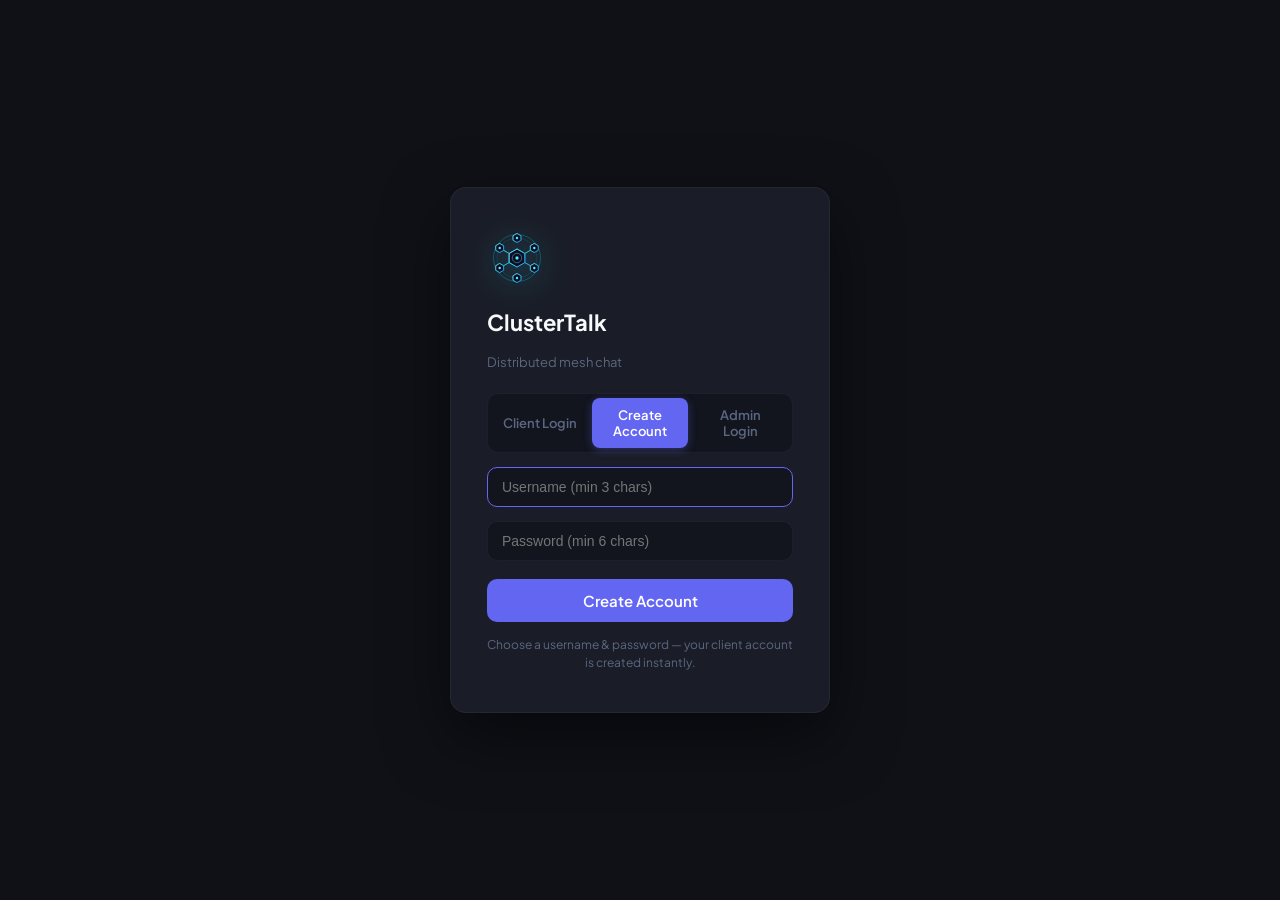
==== frontend/admin.html @ 4b09af3f "Sahi commit message yahan likhein" ====
<!DOCTYPE html>
<html lang="en" data-theme="dark">
<head>
<meta charset="UTF-8">
<meta name="viewport" content="width=device-width, initial-scale=1.0">
<title>ClusterTalk · Admin</title>
<link rel="preconnect" href="https://fonts.googleapis.com">
<link rel="preconnect" href="https://fonts.gstatic.com" crossorigin>
<link href="https://fonts.googleapis.com/css2?family=Plus+Jakarta+Sans:wght@400;500;600;700;800&family=JetBrains+Mono:wght@400;500;600;700&display=swap" rel="stylesheet">
<style>
  :root{
    --bg:#0B1020; --surface:#141B2D; --surface-2:#1A2338; --surface-3:#202A42;
    --border:rgba(148,163,184,.14); --border-strong:rgba(148,163,184,.24);
    --accent:#6366F1; --accent-soft:rgba(99,102,241,.16);
    --success:#22C55E; --success-soft:rgba(34,197,94,.15);
    --danger:#EF4444; --danger-soft:rgba(239,68,68,.15);
    --warning:#F59E0B; --warning-soft:rgba(245,158,11,.15);
    --text:#F8FAFC; --text-2:#94A3B8; --text-3:#5B6780;
    --mono:'JetBrains Mono',ui-monospace,monospace;
    --ui:'Plus Jakarta Sans','Inter',system-ui,sans-serif;
  }
  *{box-sizing:border-box;margin:0;padding:0}
  body{
    font-family:var(--ui); color:var(--text); min-height:100vh;
    background:
      radial-gradient(1200px 600px at 15% -10%, rgba(99,102,241,.12), transparent 60%),
      radial-gradient(1000px 500px at 100% 0%, rgba(34,197,94,.07), transparent 55%),
      var(--bg);
  }
  a{color:inherit}
  .wrap{max-width:1200px; margin:0 auto; padding:22px 24px 60px}

  /* ── top bar ── */
  .topbar{display:flex; align-items:center; gap:14px; margin-bottom:24px; flex-wrap:wrap}
  .logo{width:46px;height:46px;display:grid;place-items:center}
  .logo img{width:100%;height:100%;object-fit:contain;filter:drop-shadow(0 4px 14px rgba(34,211,238,.35))}
  .title h1{font-size:19px; font-weight:800; letter-spacing:-.02em}
  .title p{font-size:12px; color:var(--text-3); font-family:var(--mono)}
  .spacer{flex:1}
  .api-pill{display:inline-flex;align-items:center;gap:8px;padding:7px 14px;border-radius:999px;
    font-size:12.5px;font-weight:600;border:1px solid var(--border);background:var(--surface)}
  .dot{width:8px;height:8px;border-radius:50%;background:var(--text-3)}
  .dot.ok{background:var(--success);box-shadow:0 0 0 4px var(--success-soft);animation:pulse 2s infinite}
  .dot.bad{background:var(--danger);box-shadow:0 0 0 4px var(--danger-soft)}
  @keyframes pulse{0%,100%{opacity:1}50%{opacity:.45}}
  .btn{font-family:var(--ui);font-size:13px;font-weight:600;padding:9px 16px;border-radius:10px;
    border:1px solid var(--border);background:var(--surface);color:var(--text);cursor:pointer;
    transition:all .15s;text-decoration:none;display:inline-flex;align-items:center;gap:6px}
  .btn:hover{border-color:var(--border-strong);background:var(--surface-2)}
  .btn-primary{background:var(--accent);border-color:var(--accent);color:#fff}
  .btn-primary:hover{background:#7477F5}
  .btn:disabled{opacity:.5;cursor:not-allowed}

  /* ── KPI cards ── */
  .kpis{display:grid;grid-template-columns:repeat(auto-fit,minmax(170px,1fr));gap:14px;margin-bottom:22px}
  .kpi{background:var(--surface);border:1px solid var(--border);border-radius:16px;padding:16px 18px;
    position:relative;overflow:hidden}
  .kpi .label{font-size:11.5px;text-transform:uppercase;letter-spacing:.06em;color:var(--text-3);font-weight:600}
  .kpi .value{font-family:var(--mono);font-size:30px;font-weight:700;margin-top:8px;line-height:1}
  .kpi .sub{font-size:12px;color:var(--text-2);margin-top:6px}
  .kpi .value.green{color:var(--success)} .kpi .value.accent{color:#a5b4fc}

  /* ── layout ── */
  .grid{display:grid;grid-template-columns:1.55fr 1fr;gap:18px}
  @media(max-width:900px){.grid{grid-template-columns:1fr}}
  .panel{background:var(--surface);border:1px solid var(--border);border-radius:18px;padding:20px 22px;margin-bottom:18px}
  .panel h2{font-size:14px;font-weight:700;letter-spacing:.01em;margin-bottom:4px;display:flex;align-items:center;gap:8px}
  .panel .hint{font-size:12px;color:var(--text-3);margin-bottom:16px}

  /* ── server cards ── */
  .server{border:1px solid var(--border);border-radius:14px;padding:14px 16px;margin-bottom:12px;
    background:var(--surface-2);transition:border-color .2s}
  .server.down{opacity:.75;border-color:var(--danger-soft)}
  .server-top{display:flex;align-items:center;gap:10px;margin-bottom:12px;flex-wrap:wrap}
  .server-addr{font-family:var(--mono);font-size:14px;font-weight:600}
  .badge{font-size:10.5px;font-weight:700;text-transform:uppercase;letter-spacing:.05em;
    padding:3px 9px;border-radius:999px}
  .badge.up{background:var(--success-soft);color:#4ade80}
  .badge.dn{background:var(--danger-soft);color:#f87171}
  .badge.tag{background:var(--surface-3);color:var(--text-2)}
  .badge.self{background:var(--accent-soft);color:#a5b4fc}
  .badge.pause{background:var(--warning-soft);color:#fbbf24}
  .server.off{opacity:.7;border-color:var(--warning-soft)}
  /* control buttons on a server card */
  .mini{font-family:var(--ui);font-size:11.5px;font-weight:600;padding:5px 11px;border-radius:8px;
    border:1px solid var(--border);background:var(--surface-3);color:var(--text-2);cursor:pointer;transition:all .15s}
  .mini:hover{border-color:var(--border-strong);color:var(--text)}
  .mini.down:hover{border-color:var(--warning);color:#fbbf24}
  .mini.up:hover{border-color:var(--success);color:#4ade80}
  .mini.rm:hover{border-color:var(--danger);color:#f87171}
  .btn-add{margin-left:auto;font-family:var(--ui);font-size:12px;font-weight:600;padding:6px 13px;border-radius:9px;
    border:1px solid var(--accent);background:var(--accent-soft);color:#a5b4fc;cursor:pointer;transition:all .15s}
  .btn-add:hover{background:var(--accent);color:#fff}
  .btn-add:disabled{opacity:.5;cursor:not-allowed}
  .toast{position:fixed;bottom:22px;left:50%;transform:translateX(-50%);background:var(--surface-3);
    border:1px solid var(--border-strong);border-radius:12px;padding:12px 20px;font-size:13px;font-weight:600;
    box-shadow:0 12px 40px rgba(0,0,0,.5);opacity:0;transition:opacity .25s,transform .25s;pointer-events:none;z-index:50}
  .toast.show{opacity:1;transform:translateX(-50%) translateY(-4px)}
  .server-stats{display:flex;gap:22px;flex-wrap:wrap}
  .server-stats .s{font-size:12px;color:var(--text-3)}
  .server-stats .s b{display:block;font-family:var(--mono);font-size:19px;font-weight:700;color:var(--text);margin-top:2px}
  .server-stats .s .sub{font-size:11px;color:var(--text-3);margin-top:2px;font-family:var(--mono)}

  /* ── distribution bars ── */
  .bar-row{display:flex;align-items:center;gap:12px;margin:11px 0}
  .bar-label{width:120px;flex-shrink:0;font-family:var(--mono);font-size:12px;color:var(--text-2);
    white-space:nowrap;overflow:hidden;text-overflow:ellipsis}
  .bar-track{flex:1;height:22px;background:var(--surface-3);border-radius:8px;overflow:hidden;position:relative}
  .bar-fill{height:100%;border-radius:8px;background:linear-gradient(90deg,#6366F1,#818CF8);
    transition:width .6s cubic-bezier(.16,1,.3,1);min-width:2px}
  .bar-fill.down{background:linear-gradient(90deg,#64748b,#475569)}
  .bar-val{width:64px;text-align:right;font-family:var(--mono);font-size:13px;font-weight:600}
  .bar-pct{font-size:11px;color:var(--text-3);font-family:var(--mono)}

  /* ── simulate ── */
  .sim-row{display:flex;gap:10px;flex-wrap:wrap;align-items:center;margin-bottom:14px}
  input[type=number]{font-family:var(--mono);font-size:14px;padding:9px 12px;width:110px;
    background:var(--bg);border:1px solid var(--border);border-radius:10px;color:var(--text);outline:none}
  input[type=number]:focus{border-color:var(--accent)}
  .quick{display:flex;gap:8px;flex-wrap:wrap}
  .chip{font-size:12px;padding:6px 12px;border-radius:999px;border:1px solid var(--border);
    background:var(--surface-2);cursor:pointer;font-family:var(--mono)}
  .chip:hover{border-color:var(--accent);color:#a5b4fc}
  .sim-result{font-size:12.5px;color:var(--text-2);margin-top:10px;min-height:18px;line-height:1.5}

  /* ── how-it-works ── */
  .how li{list-style:none;display:flex;gap:11px;padding:9px 0;font-size:13px;color:var(--text-2);
    line-height:1.5;border-bottom:1px solid var(--border-subtle,rgba(148,163,184,.06))}
  .how li:last-child{border-bottom:none}
  .how .num{width:22px;height:22px;flex-shrink:0;border-radius:7px;background:var(--accent-soft);
    color:#a5b4fc;font-size:11px;font-weight:700;display:grid;place-items:center;font-family:var(--mono)}
  .how b{color:var(--text)}
  /* mesh topology */
  .mesh-topology{position:relative;height:190px;margin-top:10px;border:1px solid var(--border);border-radius:12px;background:var(--surface-2);overflow:hidden}
  .mesh-topology svg{width:100%;height:100%;overflow:visible}
  .mesh-link{stroke:var(--success);stroke-width:2;opacity:.75;transition:stroke .35s ease,stroke-dasharray .35s ease,opacity .35s ease}
  .mesh-link.degraded{stroke:var(--danger);stroke-dasharray:6 5;opacity:.8}
  .mesh-node circle{fill:var(--surface);stroke:var(--text-3);stroke-width:2.5;transition:fill .35s ease,stroke .35s ease,filter .35s ease}
  .mesh-node.up circle{fill:var(--success-soft);stroke:var(--success);filter:drop-shadow(0 0 5px rgba(34,197,94,.45))}
  .mesh-node.down circle{fill:var(--danger-soft);stroke:var(--danger);filter:drop-shadow(0 0 5px rgba(239,68,68,.35))}
  .mesh-node.recovering circle{fill:var(--warning-soft);stroke:var(--warning);filter:drop-shadow(0 0 5px rgba(245,158,11,.35))}
  .mesh-node text{font-family:var(--ui);fill:var(--text);font-size:11px;font-weight:700;text-anchor:middle;pointer-events:none}.mesh-node .mesh-address{fill:var(--text-3);font-family:var(--mono);font-size:8px;font-weight:500}
  .mesh-badge{font-family:var(--mono);font-size:8px;font-weight:700;letter-spacing:.06em;text-anchor:middle}.mesh-badge.down{fill:#f87171}.mesh-badge.recovering{fill:#fbbf24}
  .mesh-offline{position:absolute;inset:0;display:grid;place-content:center;text-align:center;background:rgba(11,16,32,.72);font-size:13px;font-weight:700;line-height:1.65;z-index:2}.mesh-offline span{font-size:11px;font-weight:500;color:var(--text-2)}
  .mesh-legend{display:flex;gap:10px;flex-wrap:wrap;margin-top:12px;font-size:10px;font-weight:700;color:var(--text-2);font-family:var(--mono)}.mesh-legend i{width:8px;height:8px;border-radius:50%;display:inline-block;margin-right:4px}.mesh-legend .up{background:var(--success)}.mesh-legend .down{background:var(--danger)}.mesh-legend .recovering{background:var(--warning)}.mesh-legend .unknown{background:var(--text-3)}
  .mesh-client-dot{position:absolute;z-index:3;width:8px;height:8px;border-radius:50%;background:#a5b4fc;box-shadow:0 0 8px #818cf8;left:calc(var(--from-x) * 1%);top:calc(var(--from-y) * 1%);animation:mesh-migrate 1.25s cubic-bezier(.16,1,.3,1) forwards;pointer-events:none}
  @keyframes mesh-migrate{0%{transform:translate(-50%,-50%) scale(.65);opacity:0}15%{opacity:1}75%{opacity:1}100%{left:calc(var(--to-x) * 1%);top:calc(var(--to-y) * 1%);transform:translate(-50%,-50%) scale(1);opacity:0}}
  .mesh-empty{height:100%;display:grid;place-items:center;color:var(--text-3);font-size:13px}
  code{font-family:var(--mono);font-size:12px;background:var(--surface-3);padding:1px 6px;border-radius:5px;color:#c7d2fe}

  /* ── flow diagram ── */
  .flow{display:flex;align-items:center;justify-content:center;gap:8px;flex-wrap:wrap;
    padding:14px;background:var(--surface-2);border-radius:12px;margin-top:4px}
  .node{font-family:var(--mono);font-size:11.5px;padding:8px 12px;border-radius:9px;
    border:1px solid var(--border);background:var(--bg);white-space:nowrap}
  .node.lb{border-color:var(--accent);color:#a5b4fc;box-shadow:0 0 0 3px var(--accent-soft)}
  .arrow{color:var(--text-3);font-size:15px}
  .empty{color:var(--text-3);font-size:13px;text-align:center;padding:24px 0}
  .flash{animation:flash .8s ease}
  @keyframes flash{0%{background:var(--accent-soft)}100%{background:var(--surface-2)}}
</style>
</head>
<body>
<div class="wrap">

  <div class="topbar">
    <div class="logo"><img src="logo.png" onerror="this.onerror=null;this.src='logo.svg'" alt="ClusterTalk" /></div>
    <div class="title">
      <h1>ClusterTalk — Admin</h1>
      <p id="lbListen">Load Balancer · —</p>
    </div>
    <div class="spacer"></div>
    <span class="api-pill"><span class="dot" id="apiDot"></span><span id="apiText">connecting…</span></span>
  </div>

  <!-- KPI row -->
  <div class="kpis">
    <div class="kpi"><div class="label">Active Servers</div><div class="value green" id="kServers">—</div><div class="sub" id="kServersSub">healthy / total</div></div>
    <div class="kpi"><div class="label">Requests Routed</div><div class="value accent" id="kRequests">—</div><div class="sub">since LB start</div></div>
    <div class="kpi"><div class="label">Connected Clients</div><div class="value accent" id="kClients">—</div><div class="sub">sticky to a server</div></div>
    <div class="kpi"><div class="label">Uptime</div><div class="value" id="kUptime">—</div><div class="sub" id="kRedis">redis: —</div></div>
  </div>

  <div class="grid">
    <!-- LEFT -->
    <div>
      <div class="panel">
        <h2>🖥️ Backend Servers <button class="btn-add" id="addServerBtn">＋ Add Server</button></h2>
        <div class="hint">Every chat node the load balancer can route to. <b>Take one down</b> and watch traffic shift to the rest — that's failover.</div>
        <div id="serverList"><div class="empty">Loading…</div></div>
      </div>

      <div class="panel">
        <h2>👥 Connected Clients <span style="font-size:11px;font-weight:600;color:var(--text-3);font-family:var(--mono)">sticky sessions</span></h2>
        <div class="hint">Each logged-in client <b>sticks</b> to a server. Take a server down → its clients <b>fail over</b> to the others (evenly). Bring it back → they <b>return home</b>.</div>
        <div id="clientDist"><div class="empty">No logged-in clients yet. Real client connections will appear here automatically.</div></div>
      </div>
    </div>

    <!-- RIGHT -->
    <div>

      <div class="panel">
        <h2>⚙️ How the Load Balancer works</h2>
        <div id="meshTopology" class="mesh-topology" aria-live="polite"><div class="mesh-empty">Loading mesh...</div></div>
        <div class="mesh-legend" aria-label="Server status legend"><span><i class="up"></i>UP</span><span><i class="down"></i>DOWN</span><span><i class="recovering"></i>RECOVERING</span><span><i class="unknown"></i>UNKNOWN</span></div>
        <ul class="how" hidden>
          <li><span class="num">1</span><span><b>Round-robin:</b> new clients are spread <b>evenly</b> across all healthy servers, so no single one overloads.</span></li>
          <li><span class="num">2</span><span><b>Sticky:</b> each client stays pinned to <b>its own server</b>, so its session &amp; history stay in one place.</span></li>
          <li><span class="num">3</span><span><b>Failover:</b> if a server goes <span class="badge dn">DOWN</span>, its clients are moved to the healthy ones — <b>nobody is dropped</b>.</span></li>
          <li><span class="num">4</span><span><b>Failback:</b> when that server comes back, <b>its own clients return to it</b> automatically.</span></li>
          <li><span class="num">5</span><span><b>Auto-scale:</b> nodes <b>register / deregister</b> live and are health-checked every few seconds — the pool adjusts instantly.</span></li>
        </ul>
      </div>
    </div>
  </div>
</div>
<div class="toast" id="toast"></div>

<script>
'use strict';
if (localStorage.getItem('ct_role') !== 'admin') {
  location.replace('index.html');
}

const ADMIN_API = `${location.protocol}//${location.hostname}:9200`;
const COLORS = ['#6366F1','#22C55E','#F59E0B','#EC4899','#0EA5E9','#8B5CF6'];

const $ = (id) => document.getElementById(id);
let lastTotals = {};    // for flash-on-change (requests)
let lastClients = {};   // for flash-on-change (clients)
let meshPrevious = new Map();

function meshState(status){
  return status === 'up' ? 'up' : status === 'recovering' ? 'recovering' : status === 'paused' || status === 'down' ? 'down' : 'unknown';
}
function meshPosition(index, total){
  if(total === 1) return {x:150,y:105,pX:50,pY:48};
  if(total === 2) return [{x:85,y:115,pX:28,pY:52},{x:215,y:115,pX:72,pY:52}][index];
  const positions = [{x:150,y:42,pX:50,pY:19},{x:62,y:165,pX:21,pY:75},{x:238,y:165,pX:79,pY:75}];
  return positions[index] || {x:150 + 92*Math.cos((index-3)*Math.PI*2/Math.max(1,total-3)),y:108 + 75*Math.sin((index-3)*Math.PI*2/Math.max(1,total-3)),pX:50,pY:50};
}
function renderMesh(servers){
  const host = $('meshTopology'); if(!host) return;
  if(!servers.length){ host.innerHTML = '<div class="mesh-empty">No servers registered.</div>'; meshPrevious = new Map(); return; }
  const points = servers.map((_, i) => meshPosition(i, servers.length));
  const states = servers.map(s => meshState(s.status));
  let links = '';
  servers.forEach((server, i) => servers.slice(i + 1).forEach((other, offset) => {
    const j = i + offset + 1, degraded = states[i] !== 'up' || states[j] !== 'up';
    links += `<line class="mesh-link ${degraded ? 'degraded' : ''}" x1="${points[i].x}" y1="${points[i].y}" x2="${points[j].x}" y2="${points[j].y}"/>`;
  }));
  const nodes = servers.map((server, i) => {
    const state = states[i], point = points[i], address = server.address.length > 17 ? server.address.slice(0,16) + '...' : server.address;
    const badge = state === 'down' ? '<text class="mesh-badge down" x="0" y="38">DOWN</text>' : state === 'recovering' ? '<text class="mesh-badge recovering" x="0" y="38">RECOVERING</text>' : '';
    return `<g class="mesh-node ${state}" transform="translate(${point.x} ${point.y})"><title>${server.address}: ${state}</title><circle r="29"/><text y="-3">Node ${i + 1}</text><text class="mesh-address" y="12">${address}</text>${badge}</g>`;
  }).join('');
  const allDown = states.every(state => state === 'down');
  host.innerHTML = `<svg viewBox="0 0 300 220" role="img" aria-label="Live mesh topology">${links}${nodes}</svg>${allDown ? '<div class="mesh-offline">⚠ Mesh Offline<br><span>No active servers available.</span></div>' : ''}`;

  const current = new Map(servers.map((server, i) => [server.address, {clients:server.clients, status:server.status, point:points[i]}]));
  const statusChanged = servers.some(server => meshPrevious.has(server.address) && meshPrevious.get(server.address).status !== server.status);
  if(statusChanged){
    const sources = servers.filter(server => meshPrevious.has(server.address) && meshPrevious.get(server.address).clients > server.clients);
    const targets = servers.filter(server => meshPrevious.has(server.address) && meshPrevious.get(server.address).clients < server.clients && meshState(server.status) === 'up');
    sources.forEach(source => targets.forEach((target, targetIndex) => {
      const from = meshPrevious.get(source.address).point, to = current.get(target.address).point;
      const dot = document.createElement('span'); dot.className = 'mesh-client-dot';
      dot.style.setProperty('--from-x', from.pX); dot.style.setProperty('--from-y', from.pY);
      dot.style.setProperty('--to-x', to.pX); dot.style.setProperty('--to-y', to.pY);
      dot.style.animationDelay = `${targetIndex * 110}ms`; host.appendChild(dot);
      dot.addEventListener('animationend', () => dot.remove());
    }));
  }
  meshPrevious = current;
}

function setApi(ok){
  $('apiDot').className = 'dot ' + (ok ? 'ok' : 'bad');
  $('apiText').textContent = ok ? 'API connected' : 'API unreachable (:9200)';
}
function fmtUptime(s){
  s = Math.floor(s);
  const h = Math.floor(s/3600), m = Math.floor((s%3600)/60), ss = s%60;
  if (h) return `${h}h ${m}m`;
  if (m) return `${m}m ${ss}s`;
  return `${ss}s`;
}

function render(d){
  setApi(true);
  $('lbListen').textContent = `Load Balancer · ${d.listen}`;
  $('kServers').textContent = d.healthy_count;
  $('kServersSub').textContent = `${d.healthy_count} healthy / ${d.server_count} total`;
  $('kServers').className = 'value ' + (d.healthy_count === d.server_count ? 'green' : (d.healthy_count ? 'accent' : ''));
  $('kRequests').textContent = d.total_requests.toLocaleString();
  $('kClients').textContent = d.client_total;
  $('kUptime').textContent = fmtUptime(d.uptime_seconds);
  $('kRedis').textContent = 'redis: ' + (d.redis ? 'connected' : 'in-memory');

  // server cards
  const sl = $('serverList');
  if (!d.servers.length){ sl.innerHTML = '<div class="empty">No servers registered.</div>'; }
  else {
    sl.innerHTML = d.servers.map(s => {
      const st = s.status;   // 'up' | 'paused' | 'down'
      const badge = st==='up' ? '<span class="badge up">● Live</span>'
        : st==='paused' ? '<span class="badge pause">❚❚ Paused</span>'
        : '<span class="badge dn">● Down</span>';
      let toggle = '';
      if (st==='paused')   toggle = `<button class="mini up"   data-act="up"     data-addr="${s.address}">▲ Bring up</button>`;
      else if (st==='up')  toggle = `<button class="mini down" data-act="down"   data-addr="${s.address}">❚❚ Take down</button>`;
      const rm = s.removable ? `<button class="mini rm" data-act="remove" data-addr="${s.address}">✕ Remove</button>` : '';
      const col = st==='up'?'var(--success)':st==='paused'?'var(--warning)':'var(--danger)';
      return `
      <div class="server ${st!=='up'?'off':''}">
        <div class="server-top">
          <span class="server-addr">${s.address}</span>
          ${badge}
          <span class="badge tag">${s.dynamic?'dynamic':'static'}</span>
          <div style="flex:1"></div>
          ${toggle}${rm}
        </div>
        <div class="server-stats">
          <div class="s">Audience now<b>${s.clients.toLocaleString()}</b><span class="sub">currently routed</span></div>
          <div class="s">Sticky home<b>${s.clients_home}</b><span class="sub">owning clients</span></div>
          <div class="s">Status<b style="color:${col}">${st.toUpperCase()}</b></div>
        </div>
      </div>`;
    }).join('');
  }
  renderMesh(d.servers);
  // enable/disable the Add Server button based on LB capability
  $('addServerBtn').disabled = !d.can_add_servers;
  $('addServerBtn').title = d.can_add_servers ? '' : 'LB started without a registration port';

  // ── connected clients per server (sticky + failover/failback) ──
  const cl = $('clientDist');
  if (d.client_total === 0){
    cl.innerHTML = '<div class="empty">No logged-in clients yet. Real client connections will appear here automatically.</div>';
  } else {
    const maxc = Math.max(1, ...d.servers.map(s => s.clients));
    cl.innerHTML = d.servers.map((s,i) => {
      const pct = d.client_total ? Math.round(s.clients / d.client_total * 100) : 0;
      const w = Math.round(s.clients / maxc * 100);
      const changed = lastClients[s.address] !== undefined && lastClients[s.address] !== s.clients;
      const dn = s.status !== 'up';
      return `
      <div class="bar-row">
        <span class="bar-label" title="${s.address}">${s.address}${dn?' · paused':''}</span>
        <div class="bar-track ${changed?'flash':''}">
          <div class="bar-fill ${dn?'down':''}" style="width:${w}%;${dn?'':`background:linear-gradient(90deg,${COLORS[i%COLORS.length]},${COLORS[i%COLORS.length]}bb)`}"></div>
        </div>
        <span class="bar-val">${s.clients}</span>
        <span class="bar-pct">${pct}%</span>
      </div>`;
    }).join('');
  }
  lastClients = Object.fromEntries(d.servers.map(s => [s.address, s.clients]));
}

async function fetchStats(){
  try{
    const r = await fetch(`${ADMIN_API}/api/stats`, {cache:'no-store'});
    if(!r.ok) throw new Error(r.status);
    render(await r.json());
  }catch(e){
    setApi(false);
    $('serverList').innerHTML = `<div class="empty">Can't reach the admin API on <code>${ADMIN_API}</code>.<br>Make sure the stack is running (<code>python run_stack.py</code>).</div>`;
  }
}

// ── server controls ──────────────────────────────────────────────────
let toastTimer;
function toast(msg){
  const t = $('toast'); t.textContent = msg; t.classList.add('show');
  clearTimeout(toastTimer); toastTimer = setTimeout(() => t.classList.remove('show'), 3000);
}
async function ctl(url, okMsg){
  try{
    const r = await fetch(`${ADMIN_API}${url}`, {method:'POST'});
    const j = await r.json();
    if(j.ok === false) toast('⚠️ ' + (j.reason || 'action failed'));
    else if(okMsg) toast(okMsg);
    await fetchStats();
    return j;
  }catch(e){ setApi(false); toast('⚠️ Could not reach the admin API'); }
}
// per-server buttons (event delegation, survives re-renders)
$('serverList').addEventListener('click', (e) => {
  const btn = e.target.closest('button[data-act]'); if(!btn) return;
  const addr = btn.dataset.addr, act = btn.dataset.act;
  if(act==='down')   ctl(`/api/servers/toggle?address=${encodeURIComponent(addr)}&down=1`, `⏸️ ${addr} taken down — traffic now routes to the others`);
  if(act==='up')     ctl(`/api/servers/toggle?address=${encodeURIComponent(addr)}&down=0`, `▶️ ${addr} back in rotation`);
  if(act==='remove') ctl(`/api/servers/remove?address=${encodeURIComponent(addr)}`, `✕ ${addr} removed from the cluster`);
});
$('addServerBtn').addEventListener('click', async () => {
  $('addServerBtn').disabled = true;
  await ctl('/api/servers/add', '🚀 New server launching — it registers with the LB in a second…');
  setTimeout(fetchStats, 1600);   // give the node time to register + health-check
});

// This panel replaces the former load-balancer explainer without affecting the surrounding dashboard layout.
$('meshTopology').closest('.panel').querySelector('h2').textContent = 'Mesh Topology';
fetchStats();
setInterval(fetchStats, 2000);
</script>
</body>
</html>
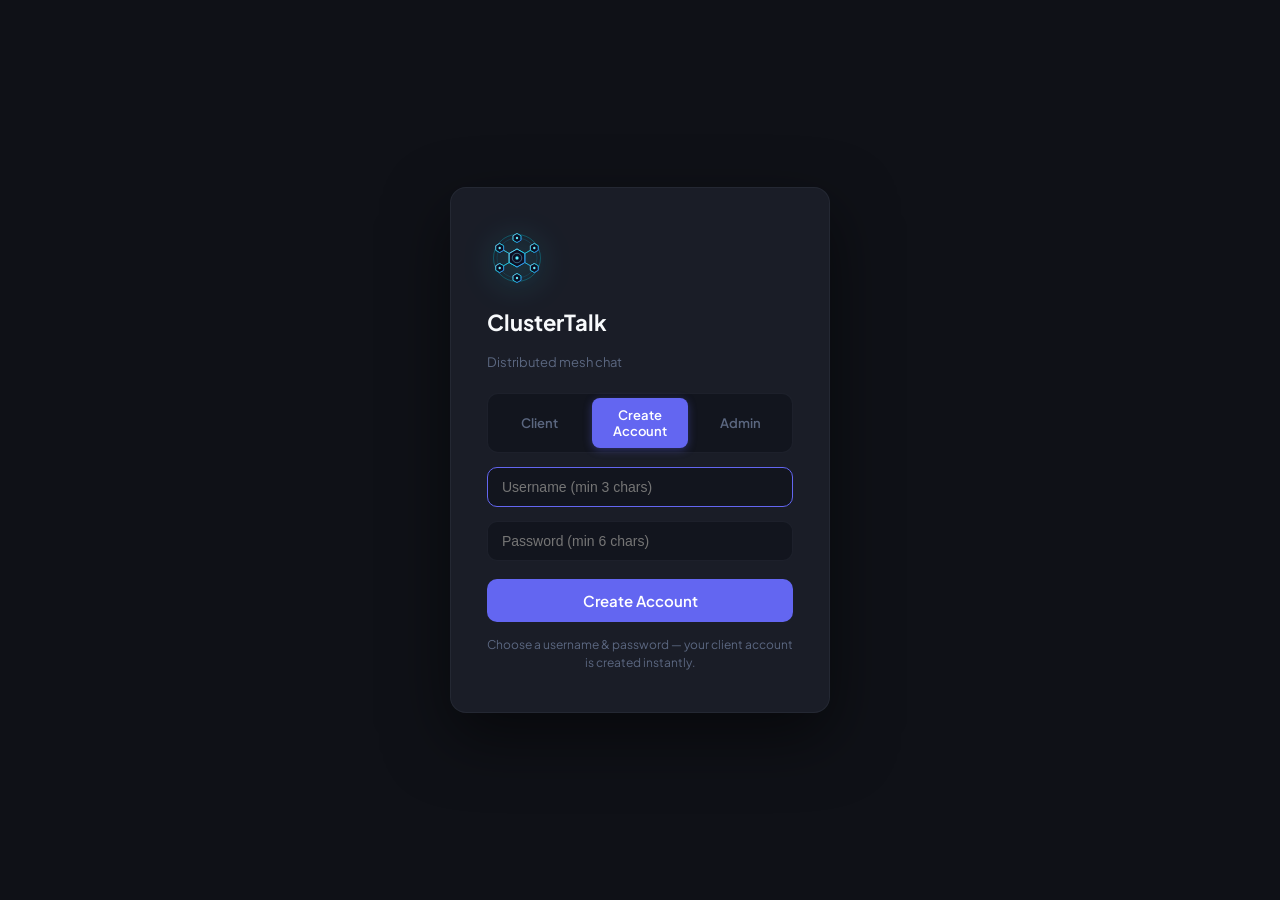
==== commit eb6b751f: "Update frontend API endpoints to use window.location.origin" ====
--- a/frontend/admin.html
+++ b/frontend/admin.html
@@ -223,7 +223,7 @@
   location.replace('index.html');
 }
 
-const ADMIN_API = `${location.protocol}//${location.hostname}:9200`;
+const ADMIN_API = window.location.origin;
 const COLORS = ['#6366F1','#22C55E','#F59E0B','#EC4899','#0EA5E9','#8B5CF6'];
 
 const $ = (id) => document.getElementById(id);
